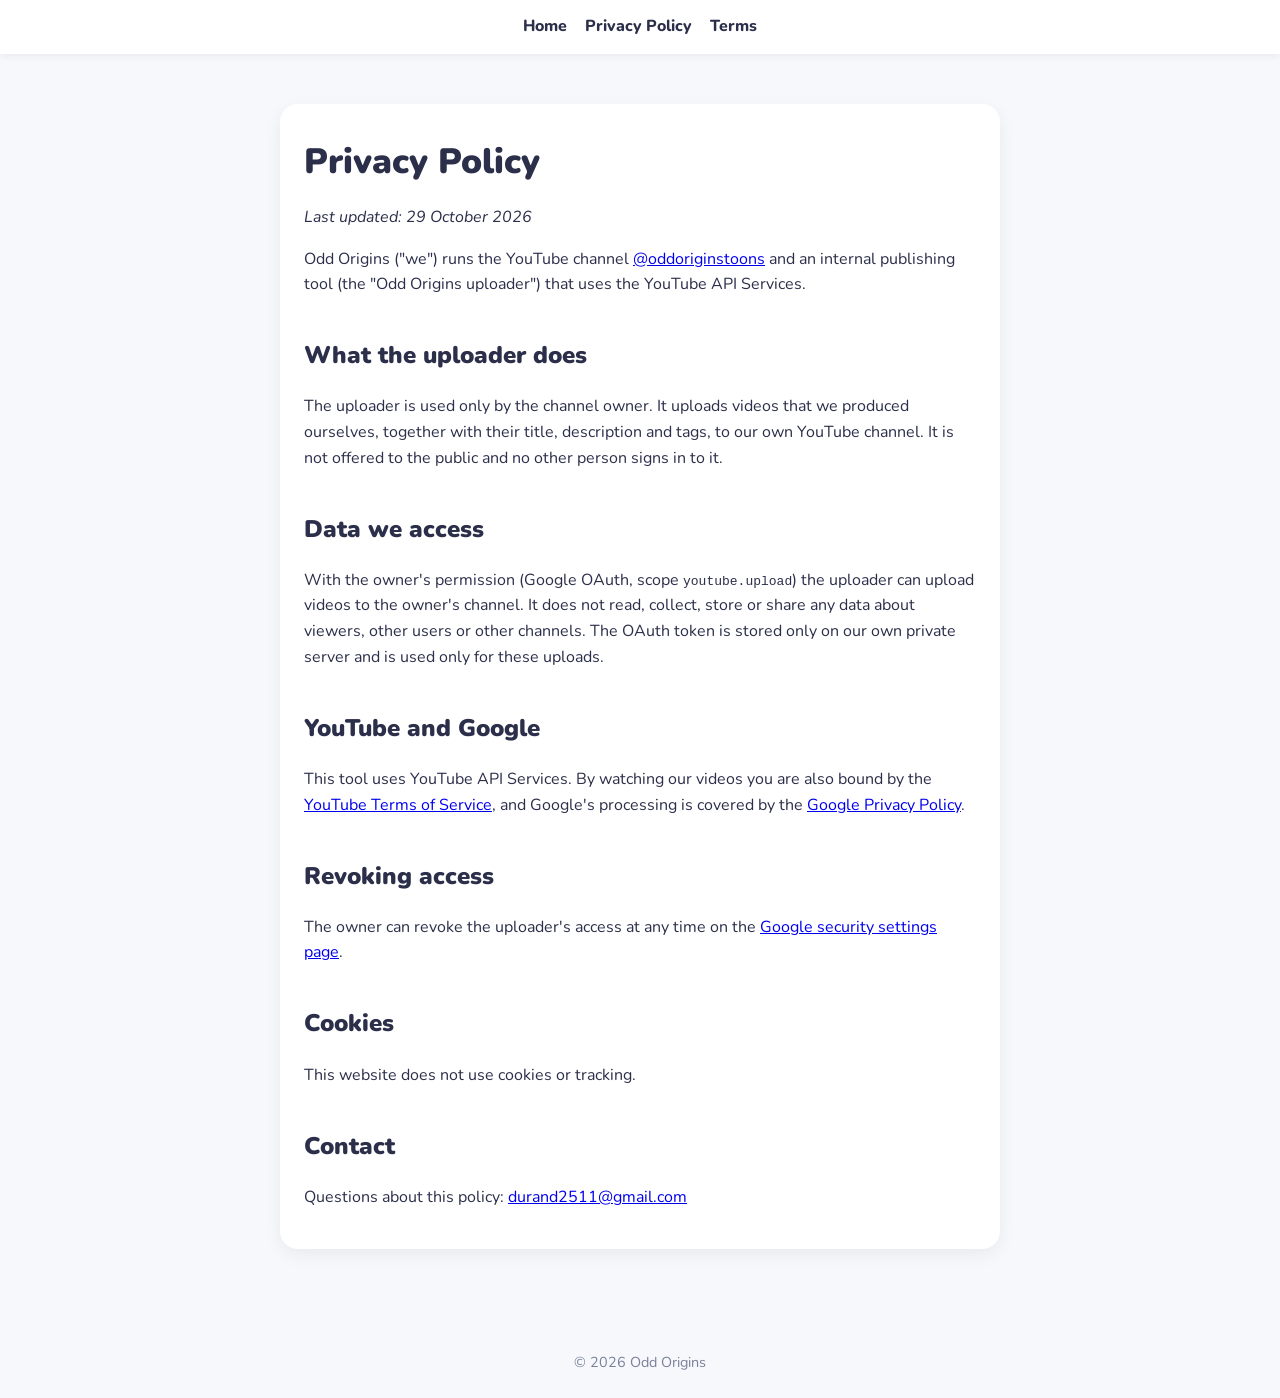
==== privacy.html @ 879090ce "Odd Origins site: home, privacy policy, terms Co-Authored-By: Claude Opus 5.5 <noreply@anthropic.com" ====
<!doctype html><html lang="en"><head><meta charset="utf-8"><meta name="viewport" content="width=device-width,initial-scale=1"><link href="https://fonts.googleapis.com/css2?family=Nunito:wght@600;800;900\&display=swap" rel="stylesheet"><link rel="stylesheet" href="style.css"><link rel="icon" href="logo.jpg"><title>Privacy Policy — Odd Origins</title></head><body><nav><a href="index.html">Home</a><a href="privacy.html">Privacy Policy</a><a href="terms.html">Terms</a></nav>
<main><div class="card"><h1>Privacy Policy</h1><p><em>Last updated: 29 October 2026</em></p>
<p>Odd Origins ("we") runs the YouTube channel <a href="https://www.youtube.com/@oddoriginstoons">@oddoriginstoons</a> and an internal publishing tool (the "Odd Origins uploader") that uses the YouTube API Services.</p>
<h2>What the uploader does</h2><p>The uploader is used only by the channel owner. It uploads videos that we produced ourselves, together with their title, description and tags, to our own YouTube channel. It is not offered to the public and no other person signs in to it.</p>
<h2>Data we access</h2><p>With the owner's permission (Google OAuth, scope <code>youtube.upload</code>) the uploader can upload videos to the owner's channel. It does not read, collect, store or share any data about viewers, other users or other channels. The OAuth token is stored only on our own private server and is used only for these uploads.</p>
<h2>YouTube and Google</h2><p>This tool uses YouTube API Services. By watching our videos you are also bound by the <a href="https://www.youtube.com/t/terms">YouTube Terms of Service</a>, and Google's processing is covered by the <a href="https://policies.google.com/privacy">Google Privacy Policy</a>.</p>
<h2>Revoking access</h2><p>The owner can revoke the uploader's access at any time on the <a href="https://security.google.com/settings/security/permissions">Google security settings page</a>.</p>
<h2>Cookies</h2><p>This website does not use cookies or tracking.</p>
<h2>Contact</h2><p>Questions about this policy: <a href="mailto:durand2511@gmail.com">durand2511@gmail.com</a></p></div></main><footer>© 2026 Odd Origins</footer></body></html>
---- style.css ----
:root{--ink:#2b2f4a;--sky:#4a80d4;--sun:#f5c24c;--bg:#f6f8fc}
*{box-sizing:border-box}body{margin:0;font-family:Nunito,system-ui,sans-serif;color:var(--ink);background:var(--bg);line-height:1.6}
header img.banner{width:100%;max-height:340px;object-fit:cover;display:block}
nav{display:flex;gap:18px;justify-content:center;padding:14px;background:#fff;box-shadow:0 2px 8px rgba(0,0,0,.06)}nav a{color:var(--ink);font-weight:800;text-decoration:none}
main{max-width:760px;margin:0 auto;padding:32px 20px 60px}h1{font-weight:900;font-size:2.2rem;margin:.2em 0}h2{font-weight:900;margin-top:1.6em}
.card{background:#fff;border-radius:18px;padding:22px 24px;box-shadow:0 6px 18px rgba(0,0,0,.06);margin:18px 0}
.logo{width:96px;height:96px;border-radius:50%;float:left;margin:0 18px 8px 0}.btn{display:inline-block;background:var(--sun);color:var(--ink);font-weight:900;padding:12px 22px;border-radius:999px;text-decoration:none;box-shadow:0 4px 0 #d49a2c}
footer{text-align:center;color:#7a8099;font-size:.9rem;padding:24px}
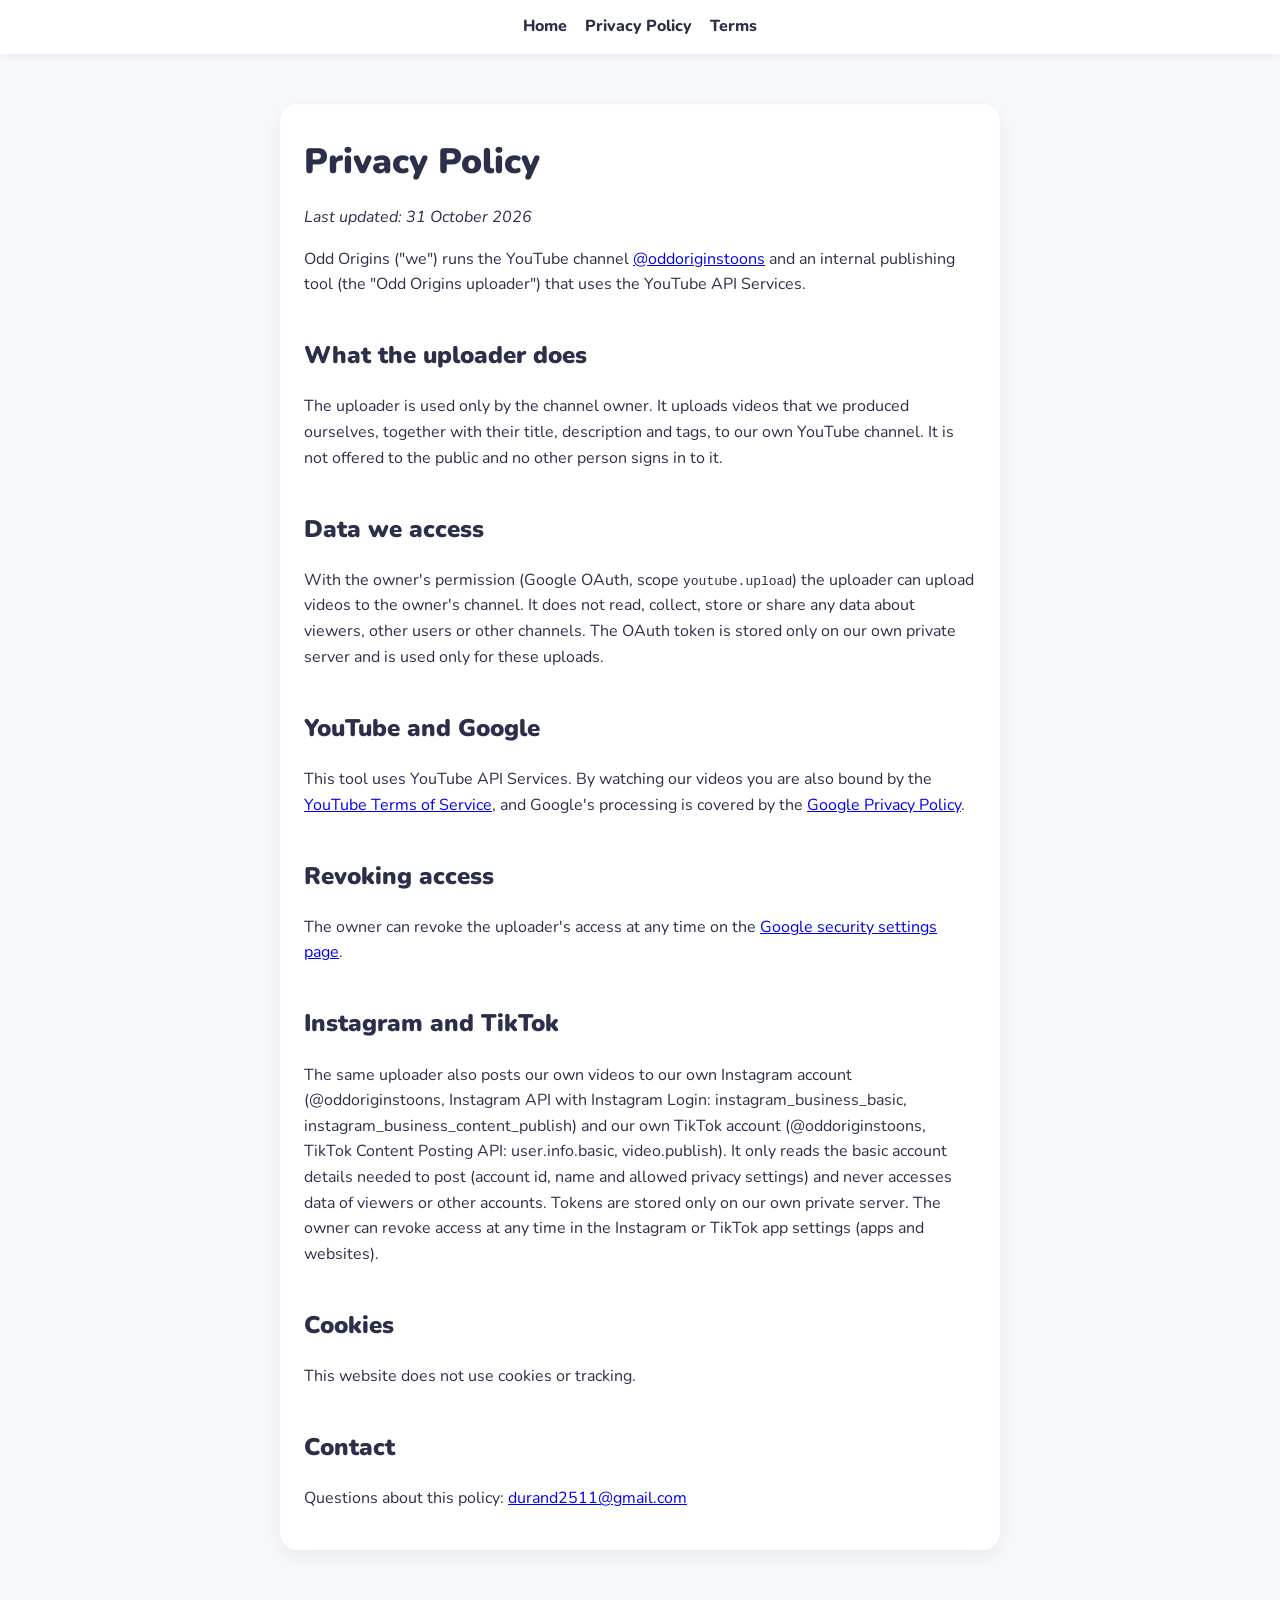
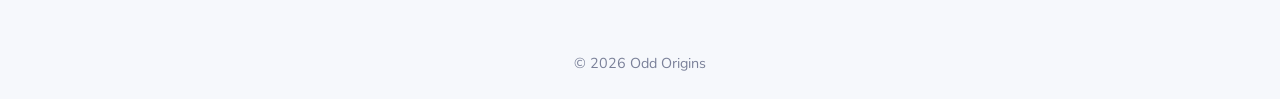
==== commit cc3d778e: "Privacy: also covers posting to our own Instagram and TikTok" ====
--- a/privacy.html
+++ b/privacy.html
@@ -1,9 +1,10 @@
 <!doctype html><html lang="en"><head><meta charset="utf-8"><meta name="viewport" content="width=device-width,initial-scale=1"><link href="https://fonts.googleapis.com/css2?family=Nunito:wght@600;800;900\&display=swap" rel="stylesheet"><link rel="stylesheet" href="style.css"><link rel="icon" href="logo.jpg"><title>Privacy Policy — Odd Origins</title></head><body><nav><a href="index.html">Home</a><a href="privacy.html">Privacy Policy</a><a href="terms.html">Terms</a></nav>
-<main><div class="card"><h1>Privacy Policy</h1><p><em>Last updated: 29 October 2026</em></p>
+<main><div class="card"><h1>Privacy Policy</h1><p><em>Last updated: 31 October 2026</em></p>
 <p>Odd Origins ("we") runs the YouTube channel <a href="https://www.youtube.com/@oddoriginstoons">@oddoriginstoons</a> and an internal publishing tool (the "Odd Origins uploader") that uses the YouTube API Services.</p>
 <h2>What the uploader does</h2><p>The uploader is used only by the channel owner. It uploads videos that we produced ourselves, together with their title, description and tags, to our own YouTube channel. It is not offered to the public and no other person signs in to it.</p>
 <h2>Data we access</h2><p>With the owner's permission (Google OAuth, scope <code>youtube.upload</code>) the uploader can upload videos to the owner's channel. It does not read, collect, store or share any data about viewers, other users or other channels. The OAuth token is stored only on our own private server and is used only for these uploads.</p>
 <h2>YouTube and Google</h2><p>This tool uses YouTube API Services. By watching our videos you are also bound by the <a href="https://www.youtube.com/t/terms">YouTube Terms of Service</a>, and Google's processing is covered by the <a href="https://policies.google.com/privacy">Google Privacy Policy</a>.</p>
 <h2>Revoking access</h2><p>The owner can revoke the uploader's access at any time on the <a href="https://security.google.com/settings/security/permissions">Google security settings page</a>.</p>
+<h2>Instagram and TikTok</h2><p>The same uploader also posts our own videos to our own Instagram account (@oddoriginstoons, Instagram API with Instagram Login: instagram_business_basic, instagram_business_content_publish) and our own TikTok account (@oddoriginstoons, TikTok Content Posting API: user.info.basic, video.publish). It only reads the basic account details needed to post (account id, name and allowed privacy settings) and never accesses data of viewers or other accounts. Tokens are stored only on our own private server. The owner can revoke access at any time in the Instagram or TikTok app settings (apps and websites).</p>
 <h2>Cookies</h2><p>This website does not use cookies or tracking.</p>
 <h2>Contact</h2><p>Questions about this policy: <a href="mailto:durand2511@gmail.com">durand2511@gmail.com</a></p></div></main><footer>© 2026 Odd Origins</footer></body></html>
